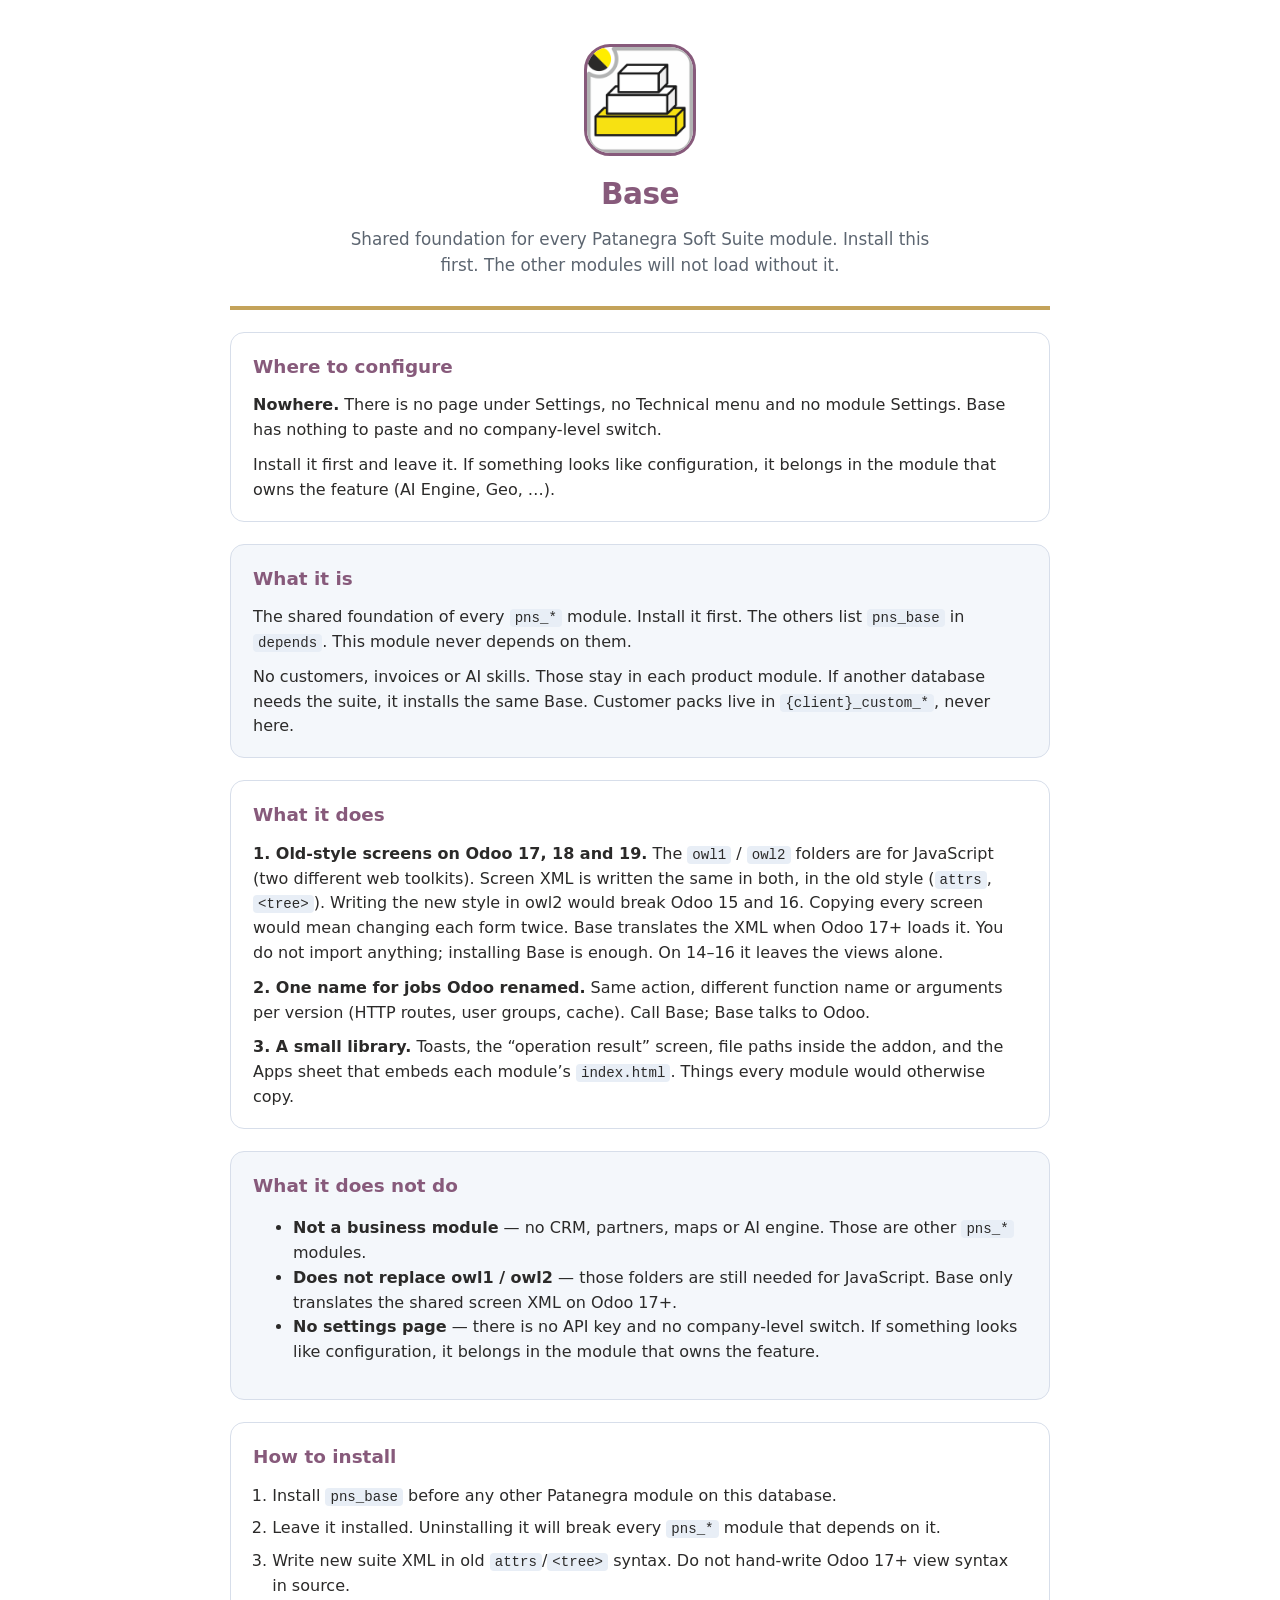
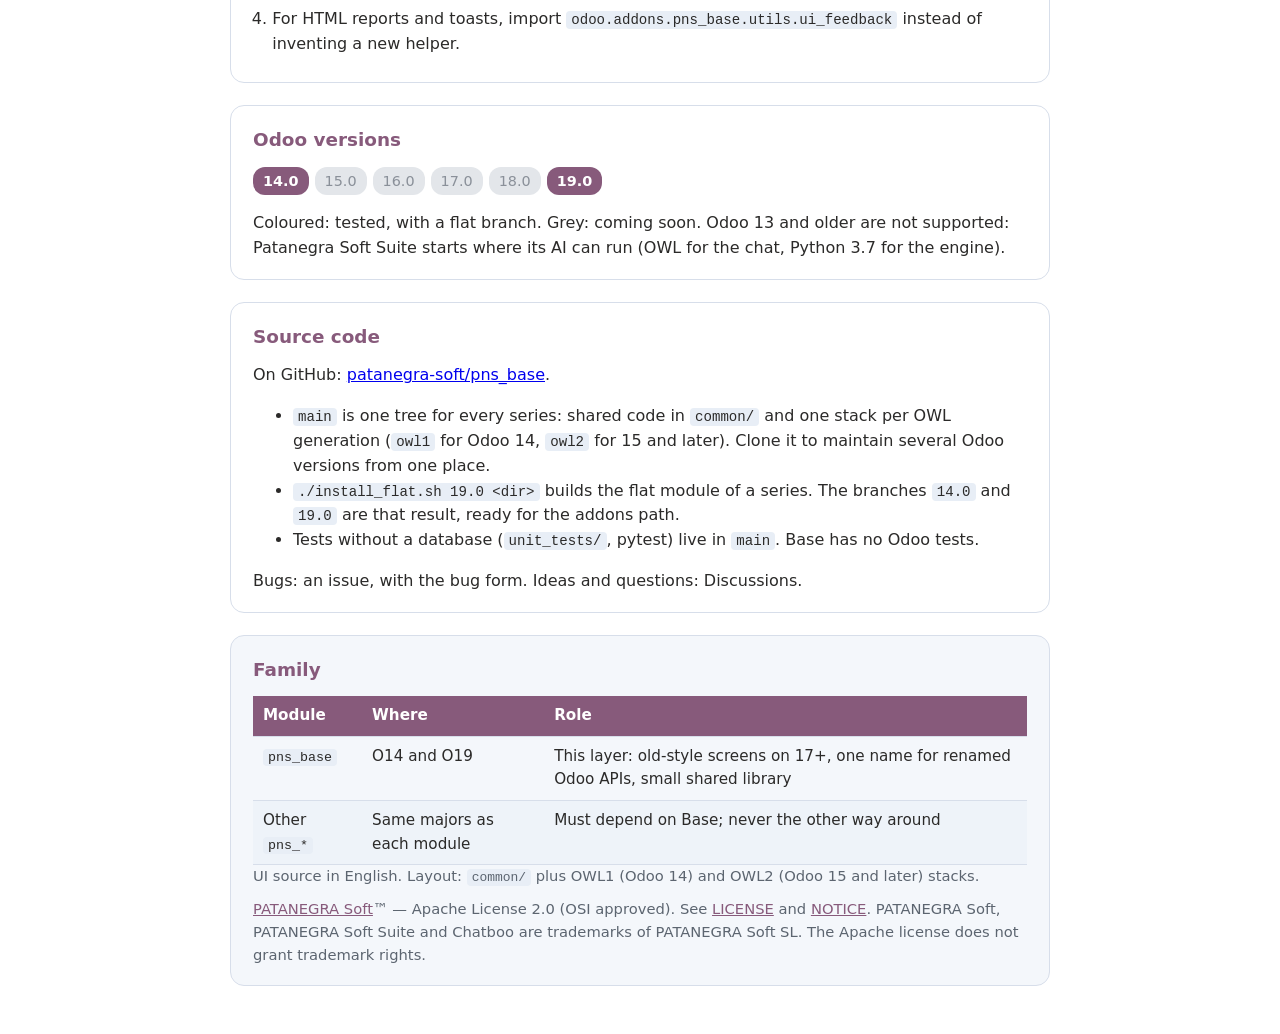
==== common/static/description/index.html @ d28b2231 "pns_base owl1 1.2.53 · owl2 1.2.62" ====
<!DOCTYPE html>
<html lang="en">
<head>
<meta charset="utf-8"/>
<meta http-equiv="Content-Type" content="text/html; charset=utf-8"/>
<meta name="tdm-reservation" content="0"/>
<title>Base</title>
</head>
<body>
<style>
  .pns-apps {
    --apps-brand: #875A7B;
    --apps-accent: #C4A35A;
    --apps-ink: #2B2A29;
    --apps-muted: #5c6570;
    --apps-line: #d7deea;
    --apps-paper: #f4f7fb;
    max-width: 820px;
    margin: 0 auto;
    padding: 28px 20px 40px;
    color: var(--apps-ink);
    font-family: "Segoe UI", system-ui, -apple-system, sans-serif;
    line-height: 1.55;
  }
  .pns-apps * { box-sizing: border-box; }
  .pns-apps-hero {
    text-align: center;
    padding: 8px 0 28px;
    border-bottom: 4px solid var(--apps-accent);
  }
  .pns-apps-hero img {
    width: 112px;
    height: 112px;
    border-radius: 26px;
    border: 3px solid var(--apps-brand);
    background: #fff;
    display: block;
    margin: 0 auto 16px;
  }
  .pns-apps-hero h1 {
    margin: 0 0 8px;
    color: var(--apps-brand);
    font-size: 1.85rem;
    font-weight: 700;
    letter-spacing: -0.02em;
  }
  .pns-apps-hero p {
    margin: 0 auto;
    max-width: 36em;
    color: var(--apps-muted);
    font-size: 1.05rem;
  }
  .pns-apps-card {
    margin-top: 22px;
    padding: 20px 22px 18px;
    background: #fff;
    border: 1px solid var(--apps-line);
    border-radius: 14px;
  }
  .pns-apps-card.alt { background: var(--apps-paper); }
  .pns-apps-card h2 {
    margin: 0 0 12px;
    color: var(--apps-brand);
    font-size: 1.15rem;
  }
  .pns-apps-card p { margin: 0 0 10px; }
  .pns-apps-card p:last-child { margin-bottom: 0; }
  .pns-apps-grid { display: block; }
  .pns-apps-grid ul { margin: 0; padding-left: 1.15em; }
  .pns-apps-grid li { margin: 0 0 10px; }
  .pns-apps-grid li:last-child { margin-bottom: 0; }
  .pns-apps-steps { margin: 0; padding-left: 1.2em; }
  .pns-apps-steps li { margin: 0 0 8px; }
  .pns-apps table {
    width: 100%;
    border-collapse: collapse;
    font-size: 0.95rem;
  }
  .pns-apps th, .pns-apps td {
    text-align: left;
    padding: 8px 10px;
    border-bottom: 1px solid var(--apps-line);
    vertical-align: top;
  }
  .pns-apps th { background: var(--apps-brand); color: #fff; font-weight: 600; }
  .pns-apps tr:nth-child(even) td { background: #eef3f9; }
  .pns-apps code {
    font-family: Consolas, "Courier New", monospace;
    font-size: 0.88em;
    background: #e8eef6;
    padding: 1px 5px;
    border-radius: 4px;
  }
  .pns-apps-foot { margin-top: 18px; color: var(--apps-muted); font-size: 0.92rem; }
  .pns-apps-foot a { color: var(--apps-brand); }
  .pns-apps-series { margin: 4px 0 10px; }
  .pns-apps-series span {
    display: inline-block;
    margin: 0 6px 6px 0;
    padding: 3px 10px;
    border-radius: 12px;
    font-size: 0.9rem;
    font-weight: 600;
    background: var(--apps-brand);
    color: #fff;
  }
  .pns-apps-series span.soon { background: #e3e6ea; color: #8a9099; font-weight: 400; }
  @media (min-width: 700px) {
    .pns-apps-grid { display: grid; grid-template-columns: 1fr 1fr; gap: 0 28px; }
  }
</style>
<div class="pns-apps">
  <header class="pns-apps-hero">
    <img src="icon.png" alt="Base"/>
    <h1>Base</h1>
    <p>Shared foundation for every Patanegra Soft Suite module. Install this first. The other modules will not load without it.</p>
  </header>

  <section class="pns-apps-card">
    <h2>Where to configure</h2>
    <p>
      <strong>Nowhere.</strong> There is no page under Settings, no Technical
      menu and no module Settings. Base has nothing to paste and no
      company-level switch.
    </p>
    <p>
      Install it first and leave it. If something looks like configuration,
      it belongs in the module that owns the feature (AI Engine, Geo, &hellip;).
    </p>
  </section>

  <section class="pns-apps-card alt">
    <h2>What it is</h2>
    <p>
      The shared foundation of every <code>pns_*</code> module. Install it
      first. The others list <code>pns_base</code> in <code>depends</code>.
      This module never depends on them.
    </p>
    <p>
      No customers, invoices or AI skills. Those stay in each product module.
      If another database needs the suite, it installs the same Base.
      Customer packs live in <code>{client}_custom_*</code>, never here.
    </p>
  </section>

  <section class="pns-apps-card">
    <h2>What it does</h2>
    <p>
      <strong>1. Old-style screens on Odoo 17, 18 and 19.</strong>
      The <code>owl1</code> / <code>owl2</code> folders are for JavaScript
      (two different web toolkits). Screen XML is written the same in both,
      in the old style (<code>attrs</code>, <code>&lt;tree&gt;</code>).
      Writing the new style in owl2 would break Odoo 15 and 16. Copying every
      screen would mean changing each form twice. Base translates the XML
      when Odoo 17+ loads it. You do not import anything; installing Base is
      enough. On 14&ndash;16 it leaves the views alone.
    </p>
    <p>
      <strong>2. One name for jobs Odoo renamed.</strong>
      Same action, different function name or arguments per version
      (HTTP routes, user groups, cache). Call Base; Base talks to Odoo.
    </p>
    <p>
      <strong>3. A small library.</strong>
      Toasts, the &ldquo;operation result&rdquo; screen, file paths inside
      the addon, and the Apps sheet that embeds each module&rsquo;s
      <code>index.html</code>. Things every module would otherwise copy.
    </p>
  </section>

  <section class="pns-apps-card alt">
    <h2>What it does not do</h2>
    <ul>
      <li><strong>Not a business module</strong> &mdash; no CRM, partners, maps or AI engine. Those are other <code>pns_*</code> modules.</li>
      <li><strong>Does not replace owl1 / owl2</strong> &mdash; those folders are still needed for JavaScript. Base only translates the shared screen XML on Odoo 17+.</li>
      <li><strong>No settings page</strong> &mdash; there is no API key and no company-level switch. If something looks like configuration, it belongs in the module that owns the feature.</li>
    </ul>
  </section>

  <section class="pns-apps-card">
    <h2>How to install</h2>
    <ol class="pns-apps-steps">
      <li>Install <code>pns_base</code> before any other Patanegra module on this database.</li>
      <li>Leave it installed. Uninstalling it will break every <code>pns_*</code> module that depends on it.</li>
      <li>Write new suite XML in old <code>attrs</code>/<code>&lt;tree&gt;</code> syntax. Do not hand-write Odoo 17+ view syntax in source.</li>
      <li>For HTML reports and toasts, import <code>odoo.addons.pns_base.utils.ui_feedback</code> instead of inventing a new helper.</li>
    </ol>
  </section>

  <section class="pns-apps-card">
    <h2>Odoo versions</h2>
    <p class="pns-apps-series">
      <span>14.0</span><span class="soon">15.0</span><span class="soon">16.0</span><span class="soon">17.0</span><span class="soon">18.0</span><span>19.0</span>
    </p>
    <p>
      Coloured: tested, with a flat branch. Grey: coming soon.
      Odoo 13 and older are not supported: Patanegra Soft Suite starts where
      its AI can run (OWL for the chat, Python 3.7 for the engine).
    </p>
  </section>

  <section class="pns-apps-card">
    <h2>Source code</h2>
    <p>On GitHub: <a href="https://github.com/patanegra-soft/pns_base">patanegra-soft/pns_base</a>.</p>
    <ul>
      <li><code>main</code> is one tree for every series: shared code in <code>common/</code> and one stack per OWL generation (<code>owl1</code> for Odoo 14, <code>owl2</code> for 15 and later). Clone it to maintain several Odoo versions from one place.</li>
      <li><code>./install_flat.sh 19.0 &lt;dir&gt;</code> builds the flat module of a series. The branches <code>14.0</code> and <code>19.0</code> are that result, ready for the addons path.</li>
      <li>Tests without a database (<code>unit_tests/</code>, pytest) live in <code>main</code>. Base has no Odoo tests.</li>
    </ul>
    <p>Bugs: an issue, with the bug form. Ideas and questions: Discussions.</p>
  </section>

  <section class="pns-apps-card alt">
    <h2>Family</h2>
    <table>
      <thead>
        <tr><th>Module</th><th>Where</th><th>Role</th></tr>
      </thead>
      <tbody>
        <tr>
          <td><code>pns_base</code></td>
          <td>O14 and O19</td>
          <td>This layer: old-style screens on 17+, one name for renamed Odoo APIs, small shared library</td>
        </tr>
        <tr>
          <td>Other <code>pns_*</code></td>
          <td>Same majors as each module</td>
          <td>Must depend on Base; never the other way around</td>
        </tr>
      </tbody>
    </table>
    <p class="pns-apps-foot">
      UI source in English. Layout: <code>common/</code> plus OWL1 (Odoo 14) and OWL2 (Odoo 15 and later) stacks.
    </p>
    <p class="pns-apps-foot">
      <a href="https://patanegra.com">PATANEGRA Soft</a>&trade;
      &mdash; Apache License 2.0 (OSI approved). See <a href="LICENSE">LICENSE</a>
      and <a href="NOTICE">NOTICE</a>.
      PATANEGRA Soft, PATANEGRA Soft Suite and Chatboo are trademarks of
      PATANEGRA Soft SL. The Apache license does not grant trademark rights.
    </p>
  </section>
</div>
</body>
</html>
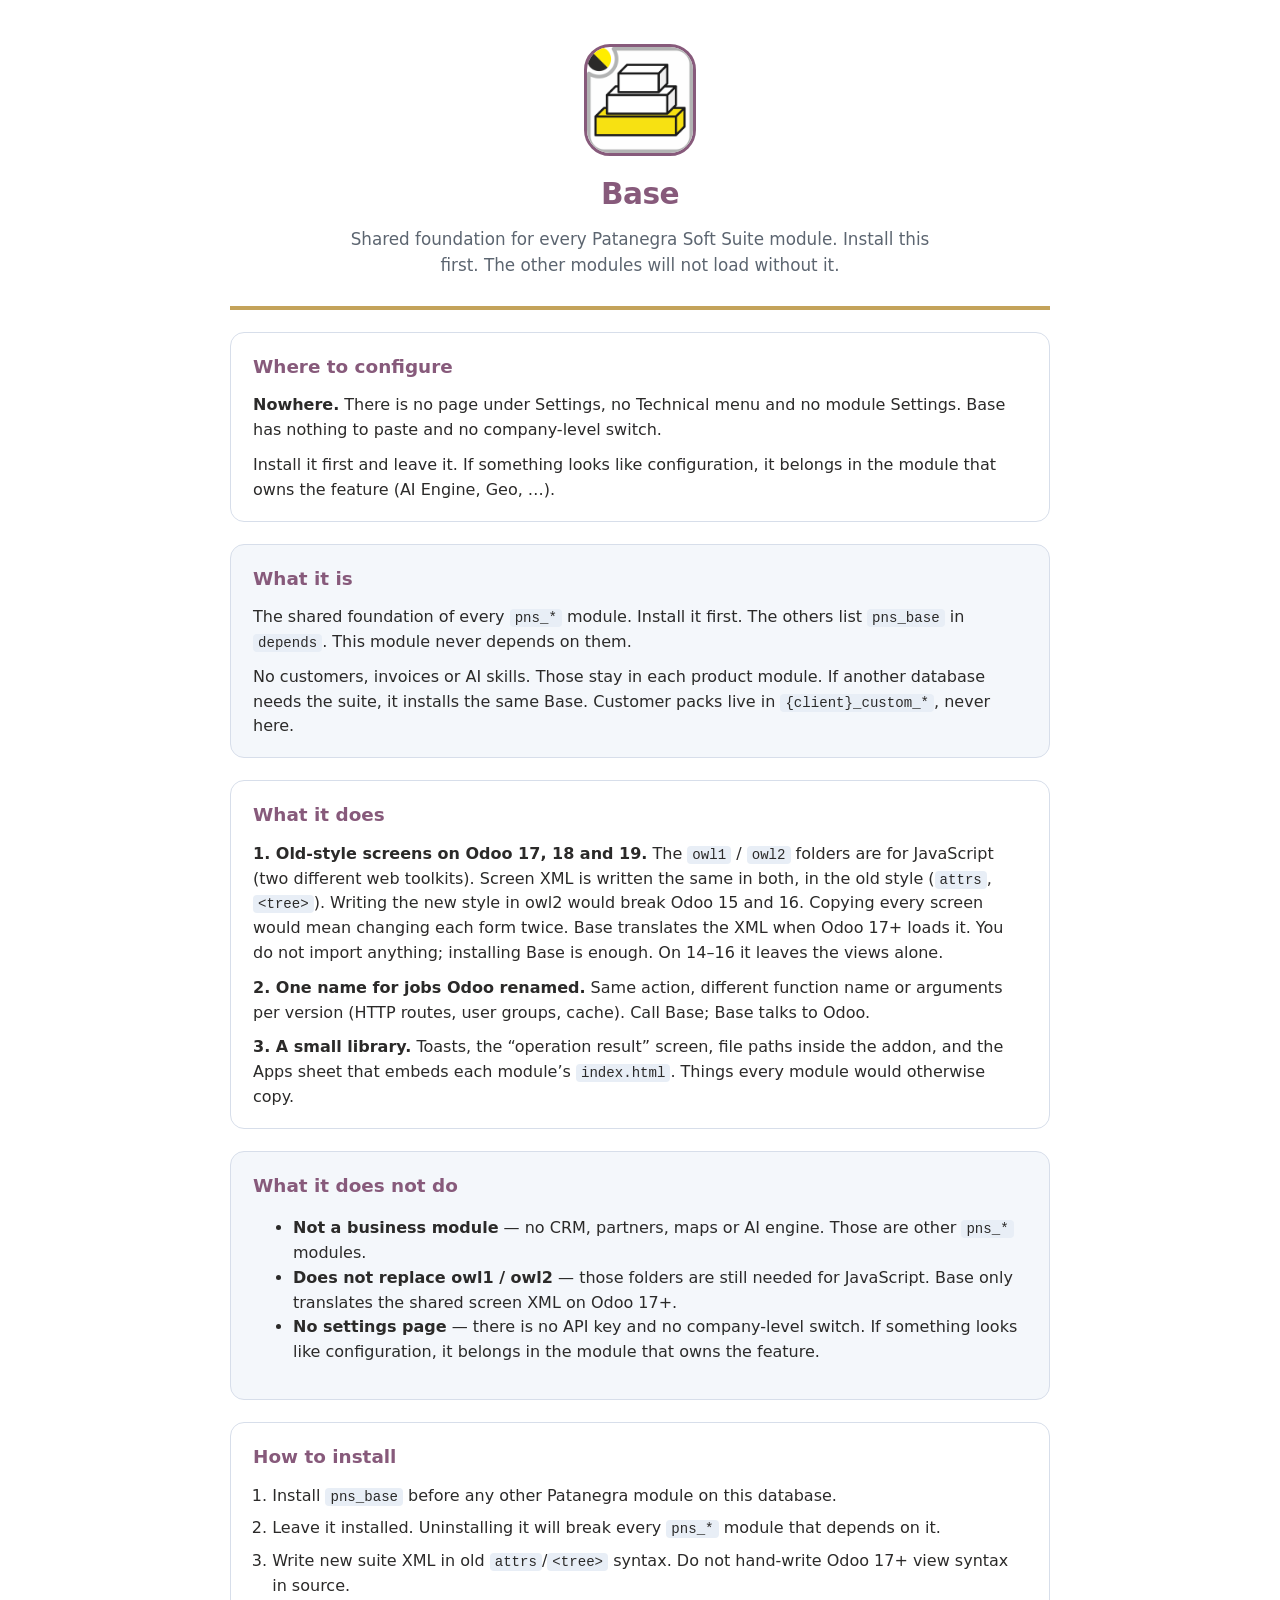
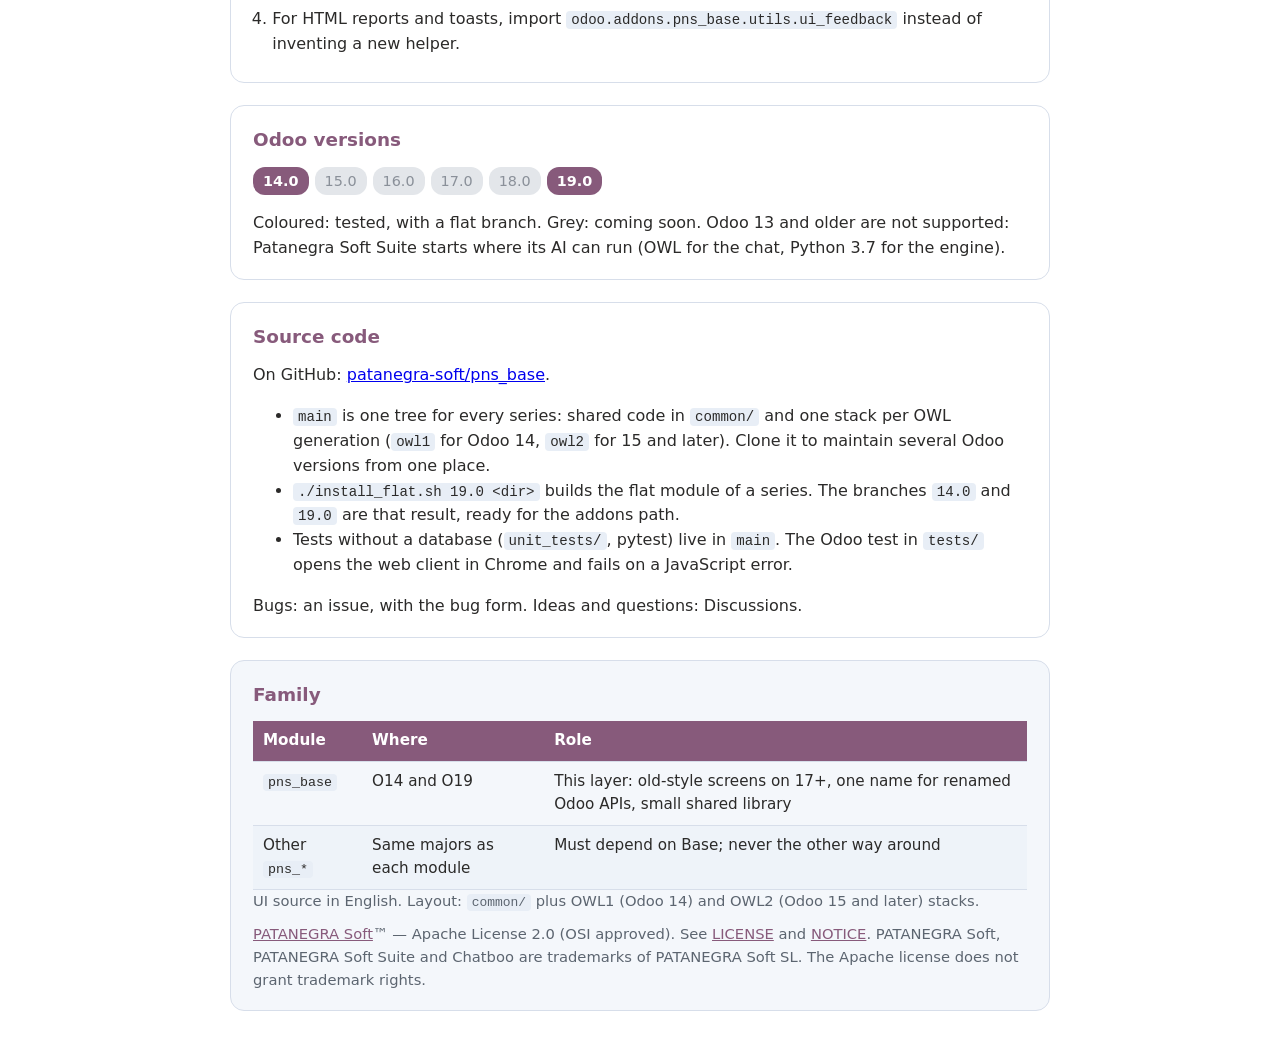
==== commit 2832aae7: "pns_base owl1 1.2.54 · owl2 1.2.63" ====
--- a/common/static/description/index.html
+++ b/common/static/description/index.html
@@ -205,7 +205,7 @@
     <ul>
       <li><code>main</code> is one tree for every series: shared code in <code>common/</code> and one stack per OWL generation (<code>owl1</code> for Odoo 14, <code>owl2</code> for 15 and later). Clone it to maintain several Odoo versions from one place.</li>
       <li><code>./install_flat.sh 19.0 &lt;dir&gt;</code> builds the flat module of a series. The branches <code>14.0</code> and <code>19.0</code> are that result, ready for the addons path.</li>
-      <li>Tests without a database (<code>unit_tests/</code>, pytest) live in <code>main</code>. Base has no Odoo tests.</li>
+      <li>Tests without a database (<code>unit_tests/</code>, pytest) live in <code>main</code>. The Odoo test in <code>tests/</code> opens the web client in Chrome and fails on a JavaScript error.</li>
     </ul>
     <p>Bugs: an issue, with the bug form. Ideas and questions: Discussions.</p>
   </section>
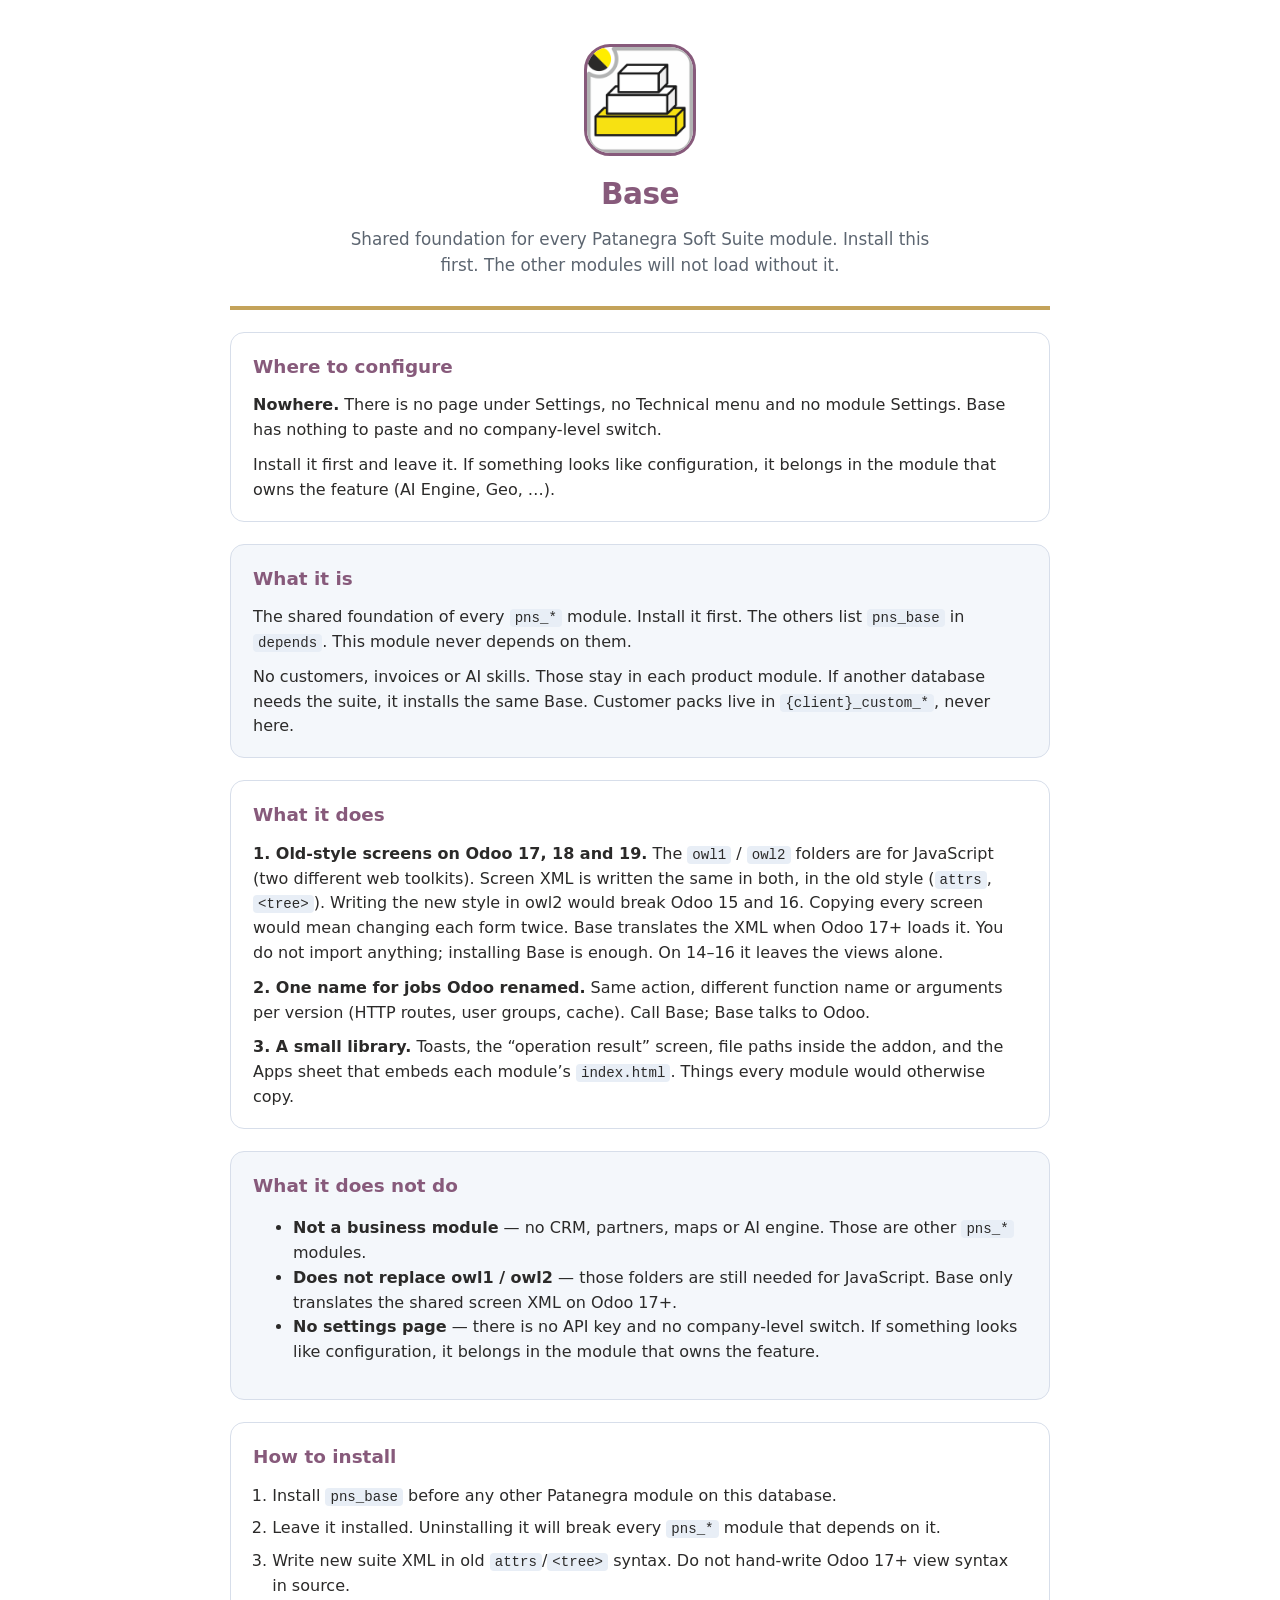
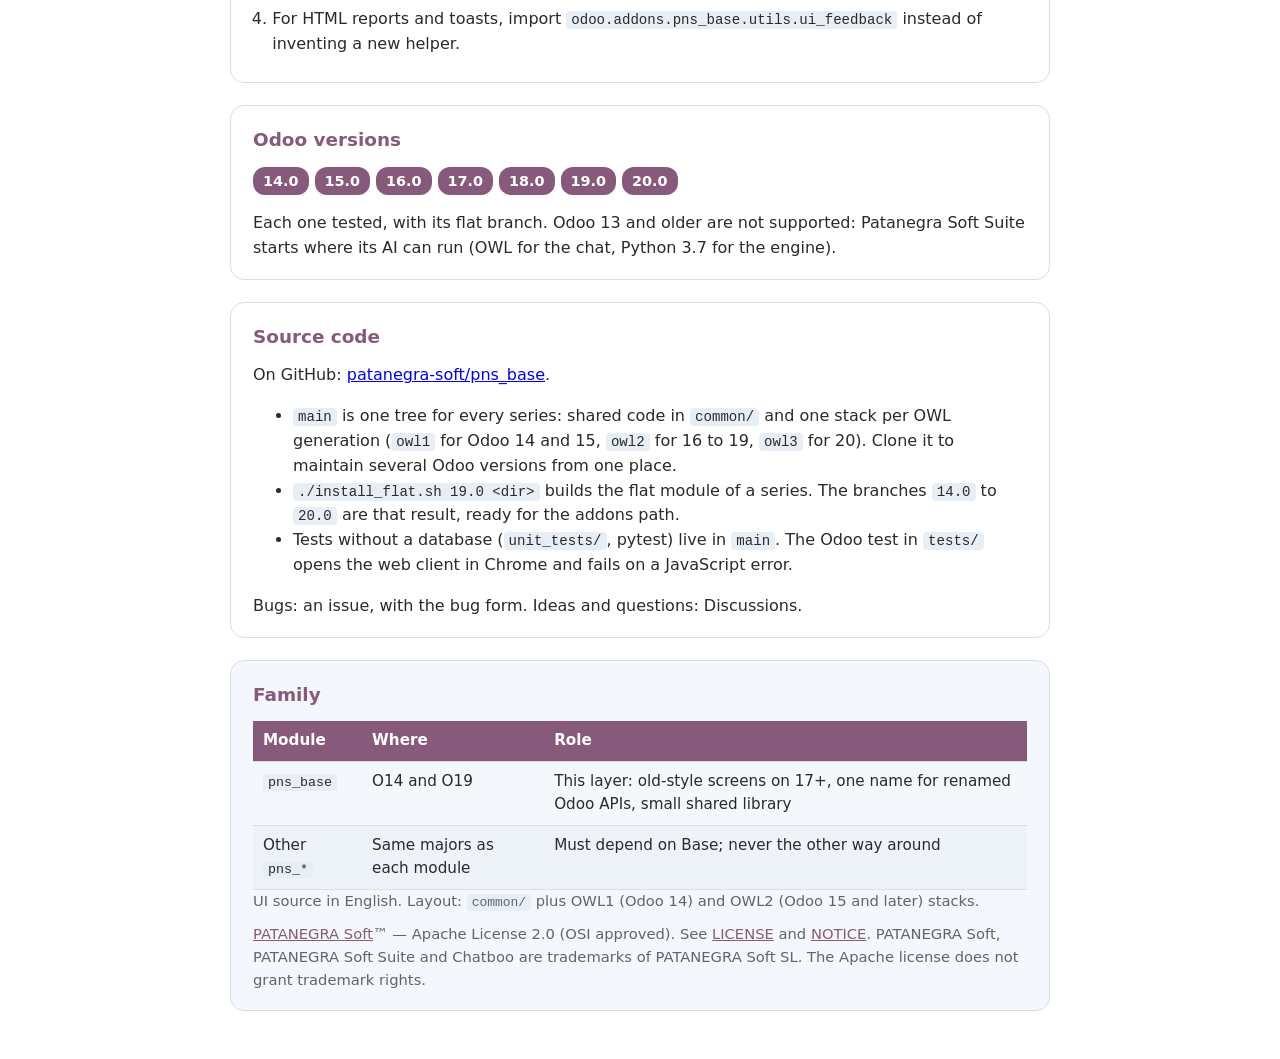
==== commit 4b37338f: "pns_base owl1 1.2.68 · owl2 1.2.82 · owl3 1.2.82 - Seven tested series, each with its flat branch: 1" ====
--- a/common/static/description/index.html
+++ b/common/static/description/index.html
@@ -104,7 +104,6 @@
     background: var(--apps-brand);
     color: #fff;
   }
-  .pns-apps-series span.soon { background: #e3e6ea; color: #8a9099; font-weight: 400; }
   @media (min-width: 700px) {
     .pns-apps-grid { display: grid; grid-template-columns: 1fr 1fr; gap: 0 28px; }
   }
@@ -190,10 +189,10 @@
   <section class="pns-apps-card">
     <h2>Odoo versions</h2>
     <p class="pns-apps-series">
-      <span>14.0</span><span class="soon">15.0</span><span class="soon">16.0</span><span class="soon">17.0</span><span class="soon">18.0</span><span>19.0</span>
-    </p>
-    <p>
-      Coloured: tested, with a flat branch. Grey: coming soon.
+      <span>14.0</span><span>15.0</span><span>16.0</span><span>17.0</span><span>18.0</span><span>19.0</span><span>20.0</span>
+    </p>
+    <p>
+      Each one tested, with its flat branch.
       Odoo 13 and older are not supported: Patanegra Soft Suite starts where
       its AI can run (OWL for the chat, Python 3.7 for the engine).
     </p>
@@ -203,8 +202,8 @@
     <h2>Source code</h2>
     <p>On GitHub: <a href="https://github.com/patanegra-soft/pns_base">patanegra-soft/pns_base</a>.</p>
     <ul>
-      <li><code>main</code> is one tree for every series: shared code in <code>common/</code> and one stack per OWL generation (<code>owl1</code> for Odoo 14, <code>owl2</code> for 15 and later). Clone it to maintain several Odoo versions from one place.</li>
-      <li><code>./install_flat.sh 19.0 &lt;dir&gt;</code> builds the flat module of a series. The branches <code>14.0</code> and <code>19.0</code> are that result, ready for the addons path.</li>
+      <li><code>main</code> is one tree for every series: shared code in <code>common/</code> and one stack per OWL generation (<code>owl1</code> for Odoo 14 and 15, <code>owl2</code> for 16 to 19, <code>owl3</code> for 20). Clone it to maintain several Odoo versions from one place.</li>
+      <li><code>./install_flat.sh 19.0 &lt;dir&gt;</code> builds the flat module of a series. The branches <code>14.0</code> to <code>20.0</code> are that result, ready for the addons path.</li>
       <li>Tests without a database (<code>unit_tests/</code>, pytest) live in <code>main</code>. The Odoo test in <code>tests/</code> opens the web client in Chrome and fails on a JavaScript error.</li>
     </ul>
     <p>Bugs: an issue, with the bug form. Ideas and questions: Discussions.</p>
